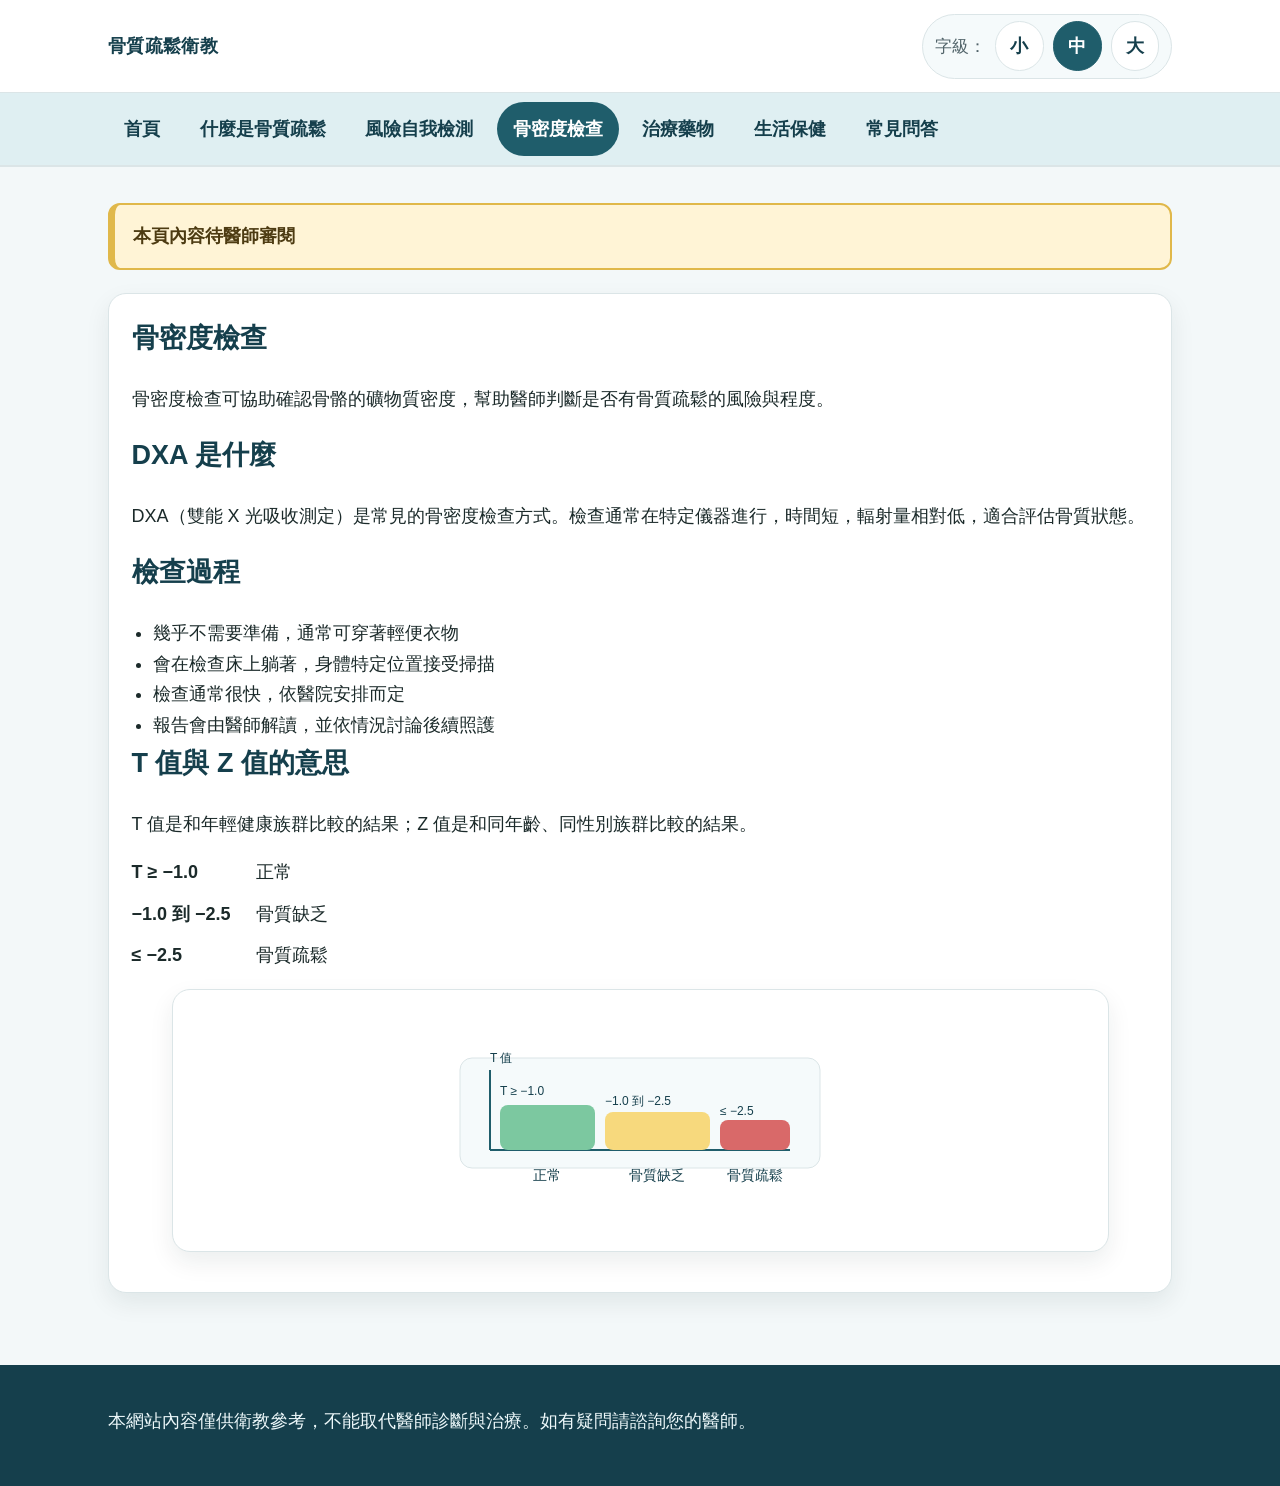
==== bmd.html @ 4af29daa "Finalize osteoporosis education static site and Pages workflow Co-authored-by: LiYuan1103 <208818848" ====
<!DOCTYPE html>
<html lang="zh-Hant-TW">
  <head>
    <meta charset="UTF-8" />
    <meta name="viewport" content="width=device-width, initial-scale=1.0" />
    <meta name="description" content="認識骨密度檢查、DXA 與 T 值、Z 值的意義。" />
    <title>骨密度檢查</title>
    <link rel="stylesheet" href="assets/css/style.css" />
  </head>
  <body>
    <header class="site-header">
      <div class="topbar">
        <a class="brand" href="index.html">骨質疏鬆衛教</a>
        <div class="toolbar" aria-label="字級調整">
          <span class="toolbar-label">字級：</span>
          <button type="button" class="size-button" data-size-button="small" aria-label="小字級" aria-pressed="false">小</button>
          <button type="button" class="size-button active" data-size-button="medium" aria-label="中字級" aria-pressed="true">中</button>
          <button type="button" class="size-button" data-size-button="large" aria-label="大字級" aria-pressed="false">大</button>
        </div>
      </div>
      <nav class="navbar" aria-label="主導覽">
        <div class="nav-inner">
          <a class="nav-link" href="index.html">首頁</a>
          <a class="nav-link" href="what-is.html">什麼是骨質疏鬆</a>
          <a class="nav-link" href="self-check.html">風險自我檢測</a>
          <a class="nav-link active" href="bmd.html">骨密度檢查</a>
          <a class="nav-link" href="treatment.html">治療藥物</a>
          <a class="nav-link" href="lifestyle.html">生活保健</a>
          <a class="nav-link" href="faq.html">常見問答</a>
        </div>
      </nav>
    </header>

    <main class="page-shell">
      <div class="review-pending">本頁內容待醫師審閱</div>

      <article class="content-card">
        <h1>骨密度檢查</h1>
        <p>骨密度檢查可協助確認骨骼的礦物質密度，幫助醫師判斷是否有骨質疏鬆的風險與程度。</p>

        <h2>DXA 是什麼</h2>
        <p>DXA（雙能 X 光吸收測定）是常見的骨密度檢查方式。檢查通常在特定儀器進行，時間短，輻射量相對低，適合評估骨質狀態。</p>

        <h2>檢查過程</h2>
        <ul>
          <li>幾乎不需要準備，通常可穿著輕便衣物</li>
          <li>會在檢查床上躺著，身體特定位置接受掃描</li>
          <li>檢查通常很快，依醫院安排而定</li>
          <li>報告會由醫師解讀，並依情況討論後續照護</li>
        </ul>

        <h2>T 值與 Z 值的意思</h2>
        <p>T 值是和年輕健康族群比較的結果；Z 值是和同年齡、同性別族群比較的結果。</p>

        <div class="range-list">
          <div class="range-row">
            <strong>T ≥ −1.0</strong>
            <span>正常</span>
          </div>
          <div class="range-row">
            <strong>−1.0 到 −2.5</strong>
            <span>骨質缺乏</span>
          </div>
          <div class="range-row">
            <strong>≤ −2.5</strong>
            <span>骨質疏鬆</span>
          </div>
        </div>

        <figure class="chart-card">
          <svg class="dxa-chart" viewBox="0 0 420 180" role="img" aria-label="骨密度分級示意圖：正常、骨質缺乏、骨質疏鬆">
            <title>骨密度分級示意圖</title>
            <rect x="30" y="28" width="360" height="110" fill="#f5fafb" stroke="#dbe5e7" rx="12"/>
            <line x1="60" y1="120" x2="360" y2="120" stroke="#1f5d6b" stroke-width="2"/>
            <line x1="60" y1="120" x2="60" y2="40" stroke="#1f5d6b" stroke-width="2"/>
            <rect x="70" y="75" width="95" height="45" fill="#7cc8a0" rx="8"/>
            <rect x="175" y="82" width="105" height="38" fill="#f7d97d" rx="8"/>
            <rect x="290" y="90" width="70" height="30" fill="#d96969" rx="8"/>
            <text x="117" y="150" text-anchor="middle" fill="#153f4c" font-size="14">正常</text>
            <text x="227" y="150" text-anchor="middle" fill="#153f4c" font-size="14">骨質缺乏</text>
            <text x="325" y="150" text-anchor="middle" fill="#153f4c" font-size="14">骨質疏鬆</text>
            <text x="60" y="32" fill="#153f4c" font-size="12">T 值</text>
            <text x="70" y="65" fill="#153f4c" font-size="12">T ≥ −1.0</text>
            <text x="175" y="75" fill="#153f4c" font-size="12">−1.0 到 −2.5</text>
            <text x="290" y="85" fill="#153f4c" font-size="12">≤ −2.5</text>
          </svg>
        </figure>
      </article>
    </main>

    <footer class="footer">
      <div class="footer-inner">
        <p>本網站內容僅供衛教參考，不能取代醫師診斷與治療。如有疑問請諮詢您的醫師。</p>
        <div class="print-url">https://LiYuan1103.github.io/osteoporosis-edu/</div>
      </div>
    </footer>

    <script src="assets/js/font-size.js"></script>
  </body>
</html>
---- assets/css/style.css ----
:root {
  --primary: #1f5d6b;
  --primary-dark: #153f4c;
  --primary-soft: #dfeff2;
  --accent: #0d7a75;
  --surface: #ffffff;
  --surface-alt: #f5fafb;
  --line: #dbe5e7;
  --text: #1b2a2a;
  --muted: #52646a;
  --warning-bg: #fff4d6;
  --warning-border: #e0b84a;
  --danger: #b93d3d;
  --danger-bg: #fde7e7;
  --success: #196a4d;
  --success-bg: #e7f6ee;
  --shadow: 0 10px 24px rgba(17, 35, 42, 0.08);
}

html {
  font-size: 18px;
  line-height: 1.7;
}

html[data-font-size="small"] {
  font-size: 17px;
}

html[data-font-size="large"] {
  font-size: 20px;
}

* {
  box-sizing: border-box;
}

body {
  margin: 0;
  font-family: "Segoe UI", "Microsoft JhengHei", "PingFang TC", Arial, sans-serif;
  font-size: 1rem;
  line-height: 1.7;
  color: var(--text);
  background: #f3f8f9;
  overflow-x: hidden;
}

a {
  color: var(--primary-dark);
  text-decoration: underline;
}

a:focus,
button:focus,
input:focus,
summary:focus {
  outline: 3px solid rgba(31, 93, 107, 0.35);
  outline-offset: 2px;
}

img,
svg {
  max-width: 100%;
  height: auto;
  display: block;
}

button,
input,
select,
textarea {
  font: inherit;
}

.skip-print {
  display: inline-block;
}

.site-header {
  background: var(--surface);
  border-bottom: 1px solid var(--line);
  position: sticky;
  top: 0;
  z-index: 10;
}

.topbar {
  max-width: 1100px;
  margin: 0 auto;
  padding: 0.75rem 1rem;
  display: flex;
  align-items: center;
  justify-content: space-between;
  gap: 1rem;
}

.brand {
  color: var(--primary-dark);
  text-decoration: none;
  font-weight: 700;
  letter-spacing: 0.02em;
}

.toolbar {
  display: inline-flex;
  align-items: center;
  gap: 0.5rem;
  padding: 0.35rem 0.65rem;
  background: var(--surface-alt);
  border: 1px solid var(--line);
  border-radius: 999px;
}

.toolbar-label {
  font-size: 0.95rem;
  color: var(--muted);
}

.size-button {
  min-width: 44px;
  min-height: 44px;
  border: 1px solid var(--line);
  background: var(--surface);
  border-radius: 999px;
  padding: 0.5rem 0.8rem;
  font-weight: 700;
  color: var(--primary-dark);
  cursor: pointer;
}

.size-button.active {
  background: var(--primary);
  border-color: var(--primary);
  color: #fff;
}

.navbar {
  background: var(--primary-soft);
  border-top: 1px solid var(--line);
  border-bottom: 1px solid var(--line);
}

.nav-inner {
  max-width: 1100px;
  margin: 0 auto;
  padding: 0.5rem 1rem;
  display: flex;
  flex-wrap: wrap;
  gap: 0.4rem;
}

.nav-link {
  min-width: 44px;
  min-height: 44px;
  display: inline-flex;
  align-items: center;
  justify-content: center;
  padding: 0.65rem 0.9rem;
  border-radius: 999px;
  color: var(--primary-dark);
  font-weight: 600;
  text-decoration: none;
}

.nav-link:hover,
.nav-link:focus-visible,
.nav-link.active {
  background: var(--primary);
  color: #fff;
}

.page-shell {
  max-width: 1100px;
  margin: 0 auto;
  padding: 1rem 1rem 2rem;
}

.content-card,
.hero,
.info-card,
.risk-box,
.callout,
.faq-item,
.checklist,
.chart-card {
  background: var(--surface);
  border: 1px solid var(--line);
  border-radius: 18px;
  box-shadow: var(--shadow);
}

main {
  display: block;
}

.review-pending {
  margin: 1rem 0 1.25rem;
  padding: 0.9rem 1rem;
  background: var(--warning-bg);
  border: 2px solid var(--warning-border);
  border-left-width: 7px;
  border-radius: 12px;
  color: #4d3b12;
  font-weight: 700;
}

.hero {
  padding: 1.5rem;
  background: linear-gradient(180deg, #f3fbfd 0%, #ffffff 100%);
}

.hero h1,
.hero h2,
.content-card h1,
.content-card h2,
.content-card h3,
.info-card h3 {
  margin-top: 0;
  color: var(--primary-dark);
}

.hero p,
.content-card p,
.content-card li,
.info-card li,
.callout p,
.checklist label,
.faq-item summary {
  color: var(--text);
}

.button-row,
.action-row {
  display: flex;
  flex-wrap: wrap;
  gap: 0.75rem;
  margin-top: 1rem;
}

.button,
.primary-button,
.secondary-button {
  min-width: 44px;
  min-height: 44px;
  display: inline-flex;
  align-items: center;
  justify-content: center;
  padding: 0.8rem 1.2rem;
  border-radius: 12px;
  text-decoration: none;
  font-weight: 700;
  border: 1px solid transparent;
  cursor: pointer;
}

.primary-button,
.button.primary {
  background: var(--primary);
  color: #fff;
}

.secondary-button,
.button.secondary {
  background: var(--surface-alt);
  border-color: var(--line);
  color: var(--primary-dark);
}

.grid {
  display: grid;
  grid-template-columns: repeat(2, minmax(0, 1fr));
  gap: 1rem;
  margin-top: 1.5rem;
}

.content-card,
.info-card,
.callout,
.chart-card {
  padding: 1.25rem;
}

.info-card ul,
.content-card ul,
.content-card ol {
  margin: 0.5rem 0 0; 
  padding-left: 1.2rem;
}

.info-card h3,
.content-card h3 {
  font-size: 1.3rem;
}

.highlight {
  background: var(--primary-soft);
  border-left: 5px solid var(--primary);
  border-radius: 12px;
  padding: 1rem;
  margin: 1.25rem 0;
}

.risk-box {
  padding: 1.25rem;
  margin-top: 1.25rem;
  border-radius: 18px;
}

.risk-box .risk-value {
  font-size: clamp(2.2rem, 6vw, 4rem);
  font-weight: 800;
  margin: 0.4rem 0;
  line-height: 1.1;
}

.risk-pill {
  display: inline-block;
  padding: 0.45rem 0.8rem;
  border-radius: 999px;
  font-weight: 700;
}

.risk-low {
  background: var(--success-bg);
  color: var(--success);
}

.risk-medium {
  background: var(--warning-bg);
  color: #7a4b00;
}

.risk-high {
  background: var(--danger-bg);
  color: var(--danger);
}

.form-grid {
  display: grid;
  grid-template-columns: repeat(2, minmax(0, 1fr));
  gap: 1rem;
  margin-top: 1rem;
}

.field {
  display: flex;
  flex-direction: column;
  gap: 0.4rem;
}

.field label {
  font-weight: 700;
  color: var(--primary-dark);
}

.field input {
  min-height: 48px;
  border: 1px solid var(--line);
  border-radius: 12px;
  padding: 0.75rem 0.9rem;
  font-size: 1rem;
  background: #fff;
}

.inline-note {
  margin-top: 1rem;
  font-size: 0.95rem;
  color: var(--muted);
}

.checklist {
  padding: 1rem 1rem 0.25rem;
}

.checklist label {
  display: flex;
  align-items: flex-start;
  gap: 0.7rem;
  padding: 0.7rem 0.5rem;
  border-radius: 10px;
}

.checklist label:hover {
  background: var(--surface-alt);
}

.checklist input[type="checkbox"] {
  width: 1.2rem;
  height: 1.2rem;
  margin-top: 0.2rem;
  accent-color: var(--primary);
}

.faq-list {
  display: grid;
  gap: 0.9rem;
  margin-top: 1rem;
}

.faq-item {
  overflow: hidden;
}

.faq-item summary {
  list-style: none;
  cursor: pointer;
  padding: 1rem 1rem 0.9rem;
  font-weight: 700;
}

.faq-item summary::-webkit-details-marker {
  display: none;
}

.faq-item p,
.faq-item ul {
  padding: 0 1rem 1rem;
  margin: 0;
}

.dxa-chart {
  width: 100%;
  max-width: 420px;
  margin: 1rem auto;
}

.range-list {
  display: grid;
  gap: 0.6rem;
  margin-top: 1rem;
}

.range-row {
  display: grid;
  grid-template-columns: 110px 1fr;
  gap: 0.8rem;
  align-items: center;
}

.range-bar {
  height: 12px;
  border-radius: 999px;
  background: linear-gradient(90deg, #67b88a 0%, #f7d97d 50%, #d96969 100%);
}

.footer {
  background: var(--primary-dark);
  color: #eef6f8;
  margin-top: 2rem;
}

.footer-inner {
  max-width: 1100px;
  margin: 0 auto;
  padding: 1.25rem 1rem 1.75rem;
}

.footer p,
.footer a {
  color: #edf8fa;
}

.print-url {
  display: none;
}

@media (max-width: 767px) {
  .topbar {
    flex-direction: column;
    align-items: flex-start;
  }

  .toolbar {
    width: 100%;
    justify-content: space-between;
  }

  .nav-inner {
    gap: 0.3rem;
  }

  .nav-link {
    flex: 1 1 calc(50% - 0.3rem);
    min-height: 48px;
  }

  .grid,
  .form-grid {
    grid-template-columns: 1fr;
  }

  .range-row {
    grid-template-columns: 1fr;
  }
}

@media print {
  body {
    background: #fff;
    color: #000;
    font-size: 12pt;
  }

  .site-header,
  .nav-link,
  .toolbar,
  .button,
  .primary-button,
  .secondary-button,
  .skip-print {
    display: none !important;
  }

  .page-shell {
    max-width: 100%;
    padding: 0;
  }

  .content-card,
  .hero,
  .info-card,
  .risk-box,
  .callout,
  .faq-item,
  .checklist,
  .chart-card {
    box-shadow: none;
    border: 1px solid #b7c4c8;
  }

  .footer {
    background: #fff;
    color: #000;
    border-top: 1px solid #b7c4c8;
  }

  .footer p,
  .footer a {
    color: #000;
  }

  .print-url {
    display: block;
    margin-top: 0.75rem;
    font-size: 10pt;
  }

  a {
    color: #000;
    text-decoration: none;
  }
}
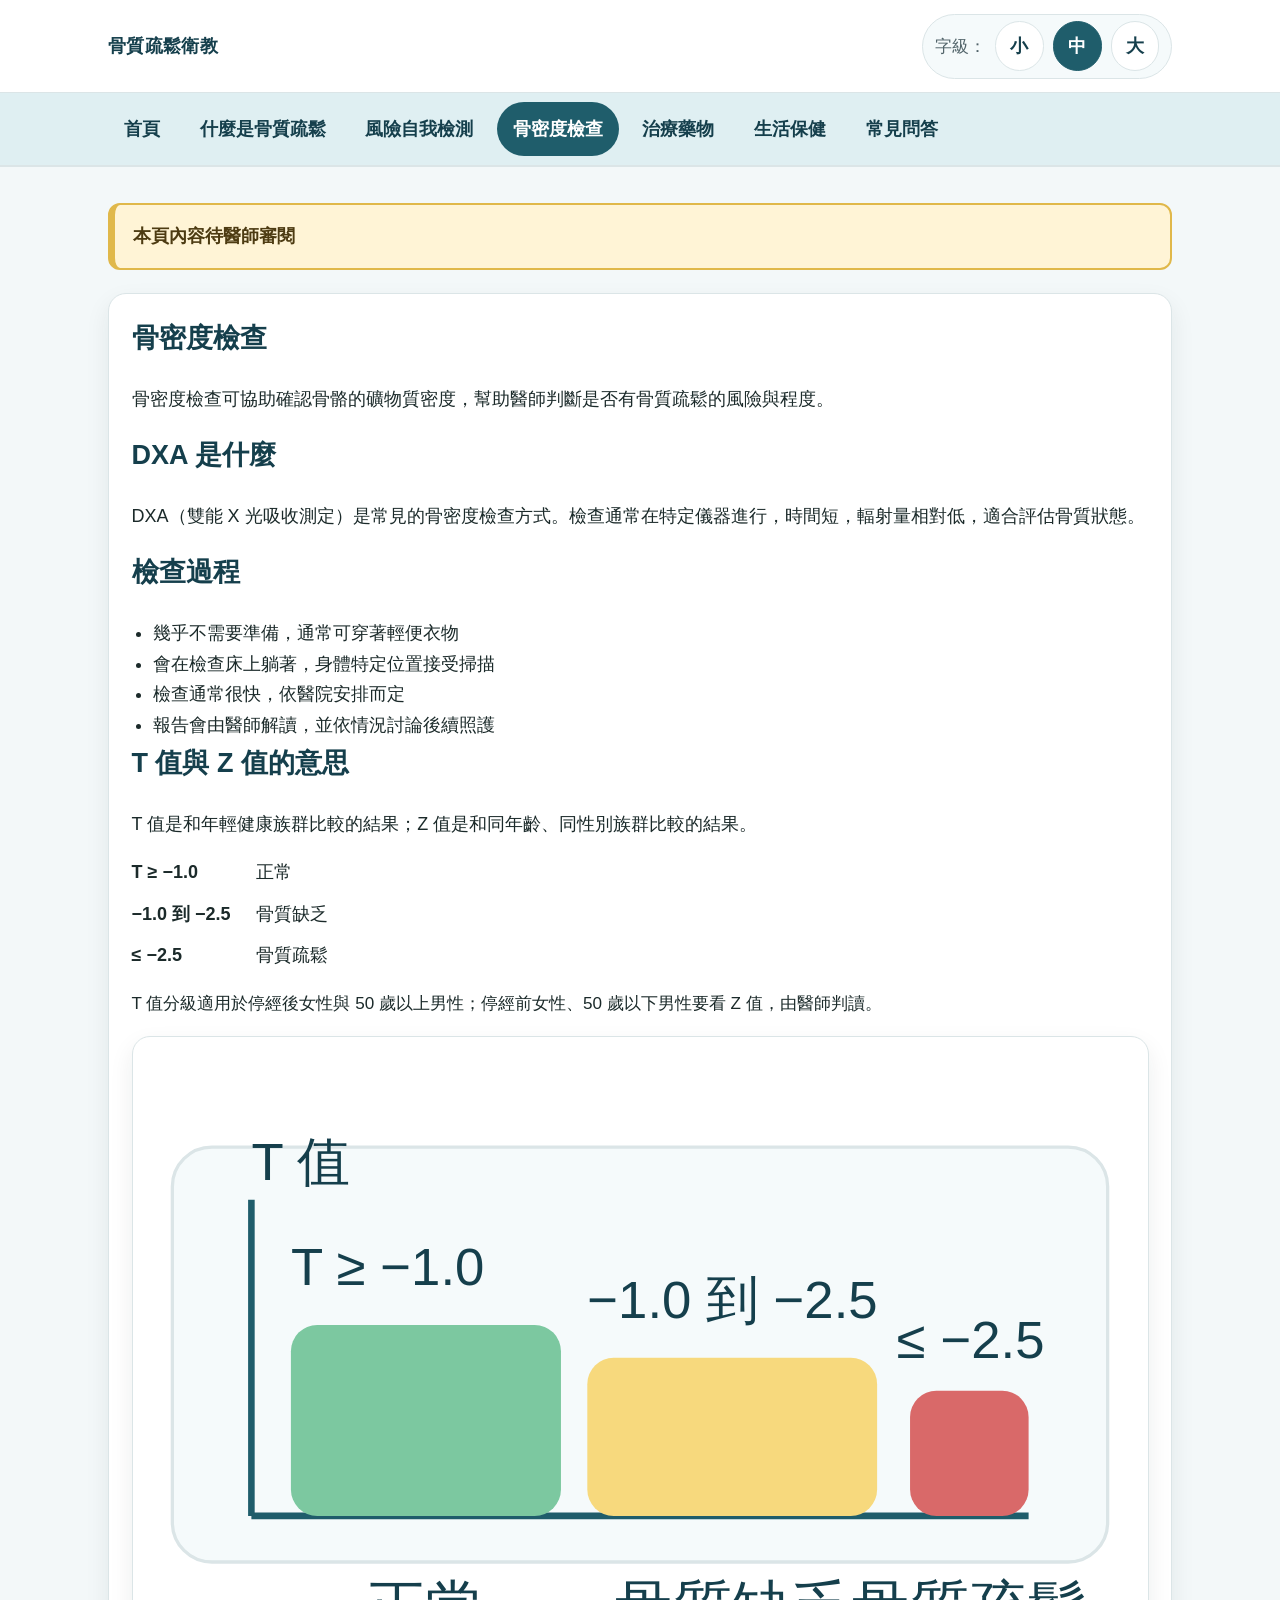
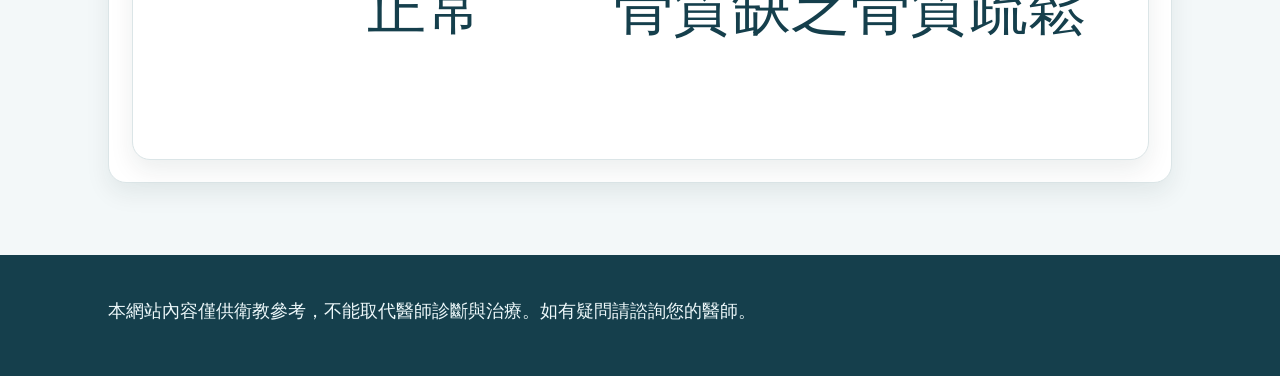
==== commit 7ea1d251: "Address PR content and layout feedback Co-authored-by: LiYuan1103 <208818848+LiYuan1103@users.norepl" ====
--- a/bmd.html
+++ b/bmd.html
@@ -66,23 +66,24 @@
             <span>骨質疏鬆</span>
           </div>
         </div>
+        <p class="inline-note">T 值分級適用於停經後女性與 50 歲以上男性；停經前女性、50 歲以下男性要看 Z 值，由醫師判讀。</p>
 
         <figure class="chart-card">
-          <svg class="dxa-chart" viewBox="0 0 420 180" role="img" aria-label="骨密度分級示意圖：正常、骨質缺乏、骨質疏鬆">
+          <svg class="dxa-chart" viewBox="0 0 300 200" role="img" aria-label="骨密度分級示意圖：正常、骨質缺乏、骨質疏鬆">
             <title>骨密度分級示意圖</title>
-            <rect x="30" y="28" width="360" height="110" fill="#f5fafb" stroke="#dbe5e7" rx="12"/>
-            <line x1="60" y1="120" x2="360" y2="120" stroke="#1f5d6b" stroke-width="2"/>
-            <line x1="60" y1="120" x2="60" y2="40" stroke="#1f5d6b" stroke-width="2"/>
-            <rect x="70" y="75" width="95" height="45" fill="#7cc8a0" rx="8"/>
-            <rect x="175" y="82" width="105" height="38" fill="#f7d97d" rx="8"/>
-            <rect x="290" y="90" width="70" height="30" fill="#d96969" rx="8"/>
-            <text x="117" y="150" text-anchor="middle" fill="#153f4c" font-size="14">正常</text>
-            <text x="227" y="150" text-anchor="middle" fill="#153f4c" font-size="14">骨質缺乏</text>
-            <text x="325" y="150" text-anchor="middle" fill="#153f4c" font-size="14">骨質疏鬆</text>
-            <text x="60" y="32" fill="#153f4c" font-size="12">T 值</text>
-            <text x="70" y="65" fill="#153f4c" font-size="12">T ≥ −1.0</text>
-            <text x="175" y="75" fill="#153f4c" font-size="12">−1.0 到 −2.5</text>
-            <text x="290" y="85" fill="#153f4c" font-size="12">≤ −2.5</text>
+            <rect x="8" y="24" width="284" height="126" fill="#f5fafb" stroke="#dbe5e7" rx="12"/>
+            <line x1="32" y1="136" x2="268" y2="136" stroke="#1f5d6b" stroke-width="2"/>
+            <line x1="32" y1="136" x2="32" y2="40" stroke="#1f5d6b" stroke-width="2"/>
+            <rect x="44" y="78" width="82" height="58" fill="#7cc8a0" rx="8"/>
+            <rect x="134" y="88" width="88" height="48" fill="#f7d97d" rx="8"/>
+            <rect x="232" y="98" width="36" height="38" fill="#d96969" rx="8"/>
+            <text x="85" y="170" text-anchor="middle" fill="#153f4c" font-size="18">正常</text>
+            <text x="178" y="170" text-anchor="middle" fill="#153f4c" font-size="18">骨質缺乏</text>
+            <text x="250" y="170" text-anchor="middle" fill="#153f4c" font-size="18">骨質疏鬆</text>
+            <text x="32" y="34" fill="#153f4c" font-size="16">T 值</text>
+            <text x="44" y="66" fill="#153f4c" font-size="16">T ≥ −1.0</text>
+            <text x="134" y="76" fill="#153f4c" font-size="16">−1.0 到 −2.5</text>
+            <text x="228" y="88" fill="#153f4c" font-size="16">≤ −2.5</text>
           </svg>
         </figure>
       </article>
--- a/assets/css/style.css
+++ b/assets/css/style.css
@@ -279,6 +279,11 @@
   padding: 1.25rem;
 }
 
+.chart-card {
+  margin: 1rem 0 0;
+  padding: 0.75rem;
+}
+
 .info-card ul,
 .content-card ul,
 .content-card ol {
@@ -322,6 +327,11 @@
 .risk-low {
   background: var(--success-bg);
   color: var(--success);
+}
+
+.risk-neutral {
+  background: #edf2f4;
+  color: var(--muted);
 }
 
 .risk-medium {
@@ -419,8 +429,8 @@
 
 .dxa-chart {
   width: 100%;
-  max-width: 420px;
-  margin: 1rem auto;
+  max-width: none;
+  margin: 1rem 0;
 }
 
 .range-list {
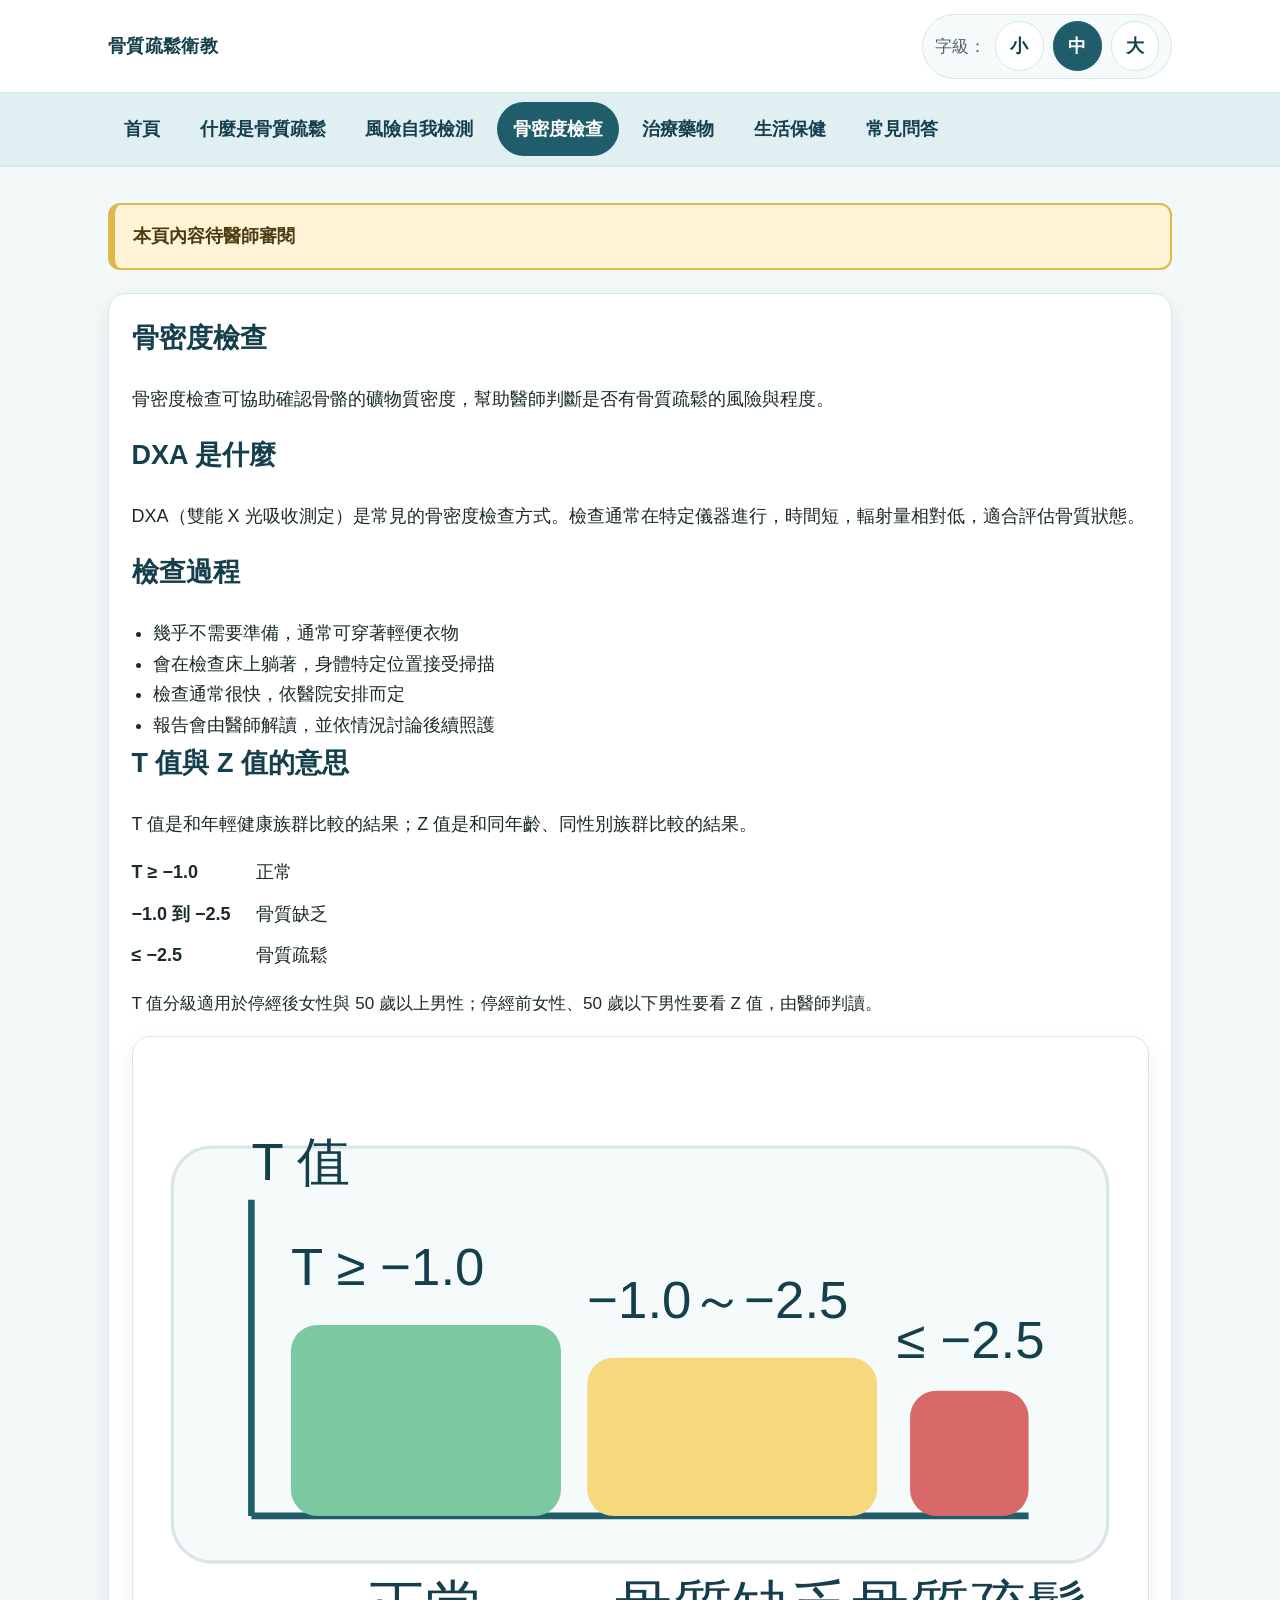
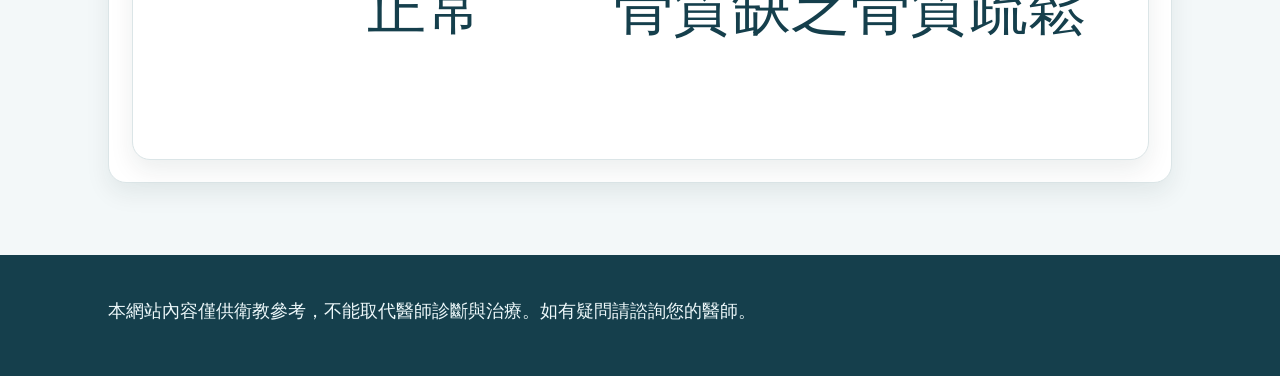
==== commit 6372ff68: "Tighten BMD chart label spacing Co-authored-by: LiYuan1103 <208818848+LiYuan1103@users.noreply.githu" ====
--- a/bmd.html
+++ b/bmd.html
@@ -82,7 +82,7 @@
             <text x="250" y="170" text-anchor="middle" fill="#153f4c" font-size="18">骨質疏鬆</text>
             <text x="32" y="34" fill="#153f4c" font-size="16">T 值</text>
             <text x="44" y="66" fill="#153f4c" font-size="16">T ≥ −1.0</text>
-            <text x="134" y="76" fill="#153f4c" font-size="16">−1.0 到 −2.5</text>
+            <text x="134" y="76" fill="#153f4c" font-size="16">−1.0～−2.5</text>
             <text x="228" y="88" fill="#153f4c" font-size="16">≤ −2.5</text>
           </svg>
         </figure>
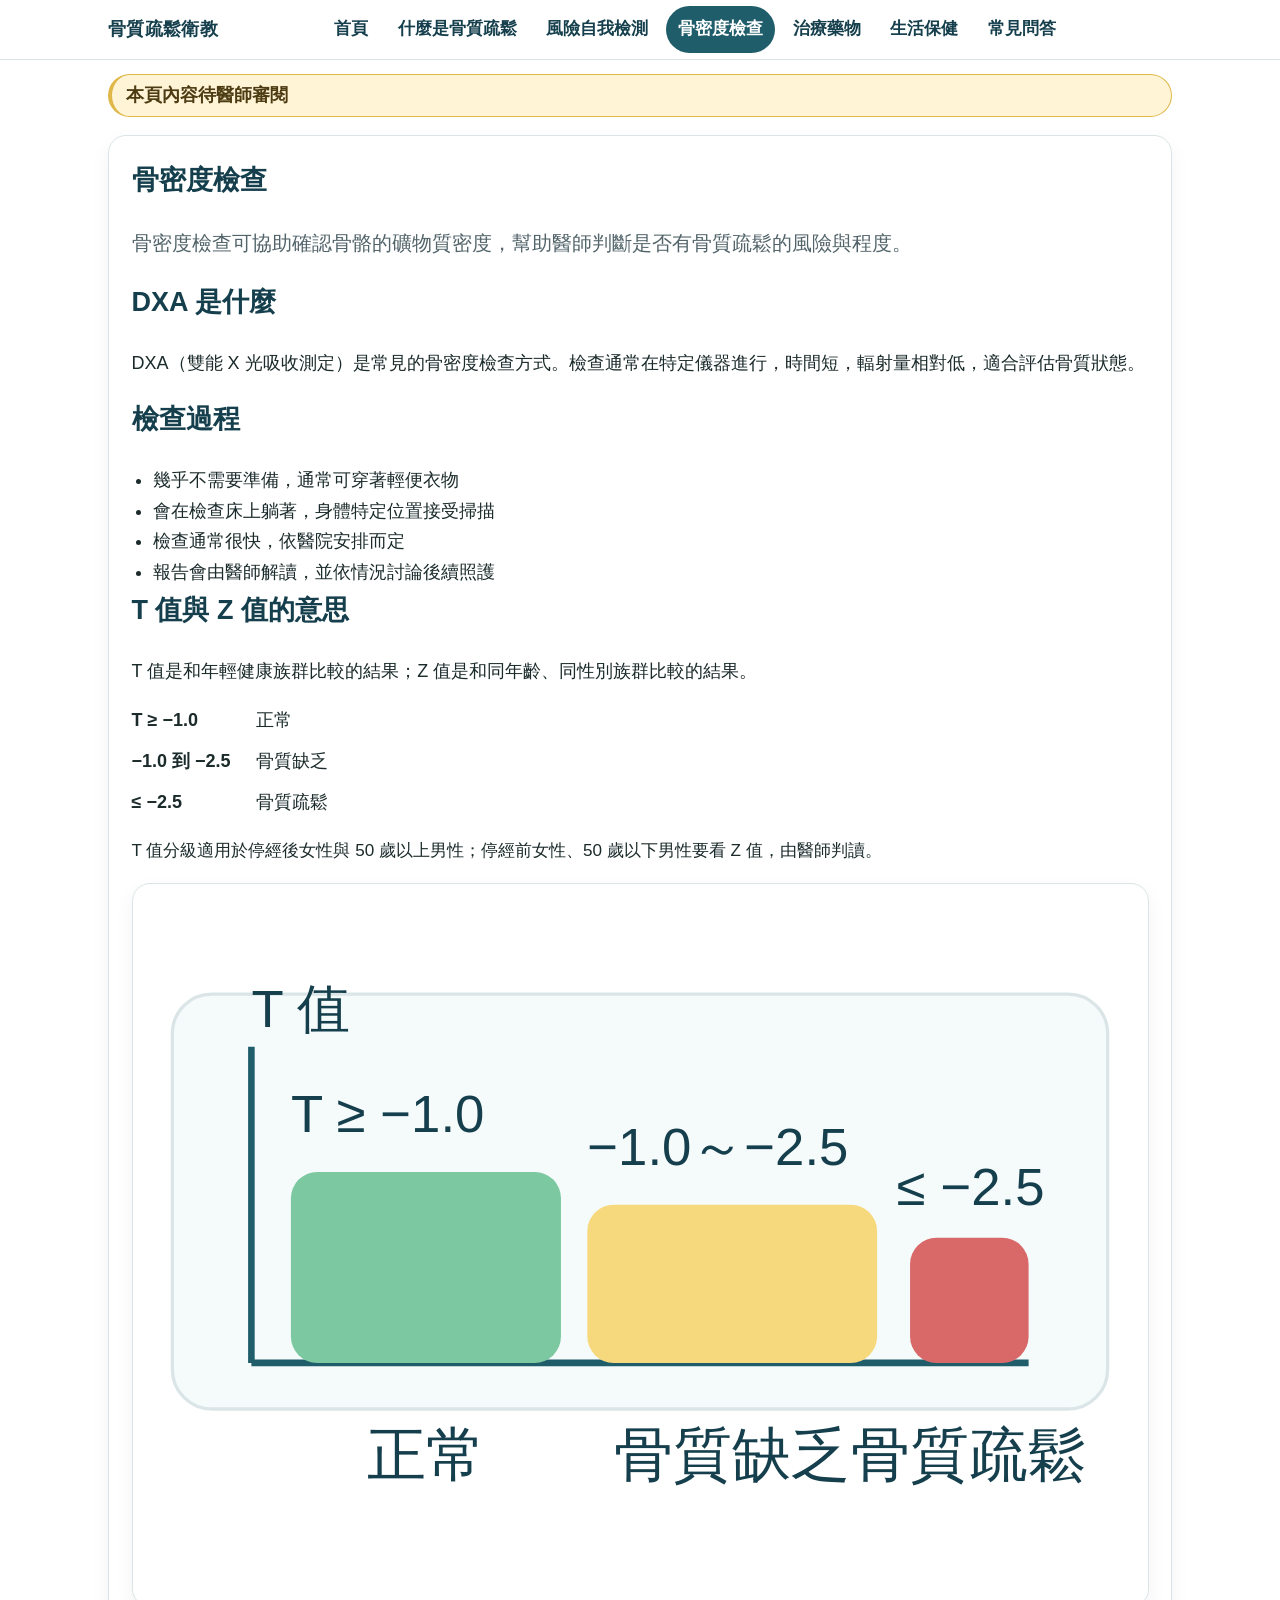
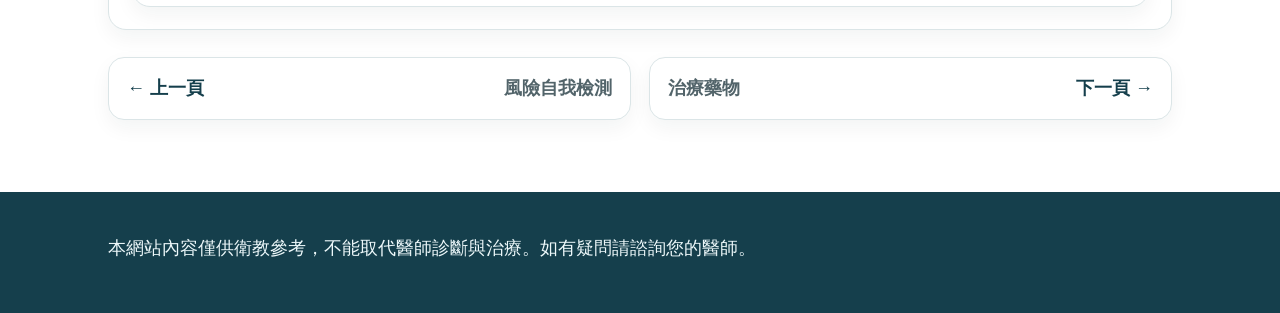
==== commit 2d361af0: "feat: streamline navigation for mobile and desktop Co-authored-by: LiYuan1103 <208818848+LiYuan1103@" ====
--- a/bmd.html
+++ b/bmd.html
@@ -11,24 +11,42 @@
     <header class="site-header">
       <div class="topbar">
         <a class="brand" href="index.html">骨質疏鬆衛教</a>
-        <div class="toolbar" aria-label="字級調整">
-          <span class="toolbar-label">字級：</span>
-          <button type="button" class="size-button" data-size-button="small" aria-label="小字級" aria-pressed="false">小</button>
-          <button type="button" class="size-button active" data-size-button="medium" aria-label="中字級" aria-pressed="true">中</button>
-          <button type="button" class="size-button" data-size-button="large" aria-label="大字級" aria-pressed="false">大</button>
-        </div>
-      </div>
-      <nav class="navbar" aria-label="主導覽">
-        <div class="nav-inner">
+        <nav class="navbar desktop-navbar" aria-label="主導覽">
+          <div class="nav-inner nav-inline">
           <a class="nav-link" href="index.html">首頁</a>
           <a class="nav-link" href="what-is.html">什麼是骨質疏鬆</a>
           <a class="nav-link" href="self-check.html">風險自我檢測</a>
-          <a class="nav-link active" href="bmd.html">骨密度檢查</a>
+          <a class="nav-link active" href="bmd.html" aria-current="page">骨密度檢查</a>
           <a class="nav-link" href="treatment.html">治療藥物</a>
           <a class="nav-link" href="lifestyle.html">生活保健</a>
           <a class="nav-link" href="faq.html">常見問答</a>
+          </div>
+        </nav>
+        <div class="header-actions">
+          <details class="header-disclosure font-disclosure" data-disclosure>
+            <summary class="header-action-button" aria-haspopup="true" aria-expanded="false">字級</summary>
+            <div class="disclosure-panel toolbar" aria-label="字級調整">
+              <button type="button" class="size-button" data-size-button="small" aria-label="小字級" aria-pressed="false">小</button>
+              <button type="button" class="size-button active" data-size-button="medium" aria-label="中字級" aria-pressed="true">中</button>
+              <button type="button" class="size-button" data-size-button="large" aria-label="大字級" aria-pressed="false">大</button>
+            </div>
+          </details>
+          <details class="header-disclosure menu-disclosure" data-disclosure>
+            <summary class="header-action-button" aria-haspopup="true" aria-expanded="false">選單 <span aria-hidden="true">☰</span></summary>
+            <nav class="disclosure-panel mobile-nav" aria-label="主導覽">
+              <div class="nav-list">
+          <a class="nav-link" href="index.html" data-nav-link>首頁</a>
+          <a class="nav-link" href="what-is.html" data-nav-link>什麼是骨質疏鬆</a>
+          <a class="nav-link" href="self-check.html" data-nav-link>風險自我檢測</a>
+          <a class="nav-link active" href="bmd.html" aria-current="page" data-nav-link>骨密度檢查</a>
+          <a class="nav-link" href="treatment.html" data-nav-link>治療藥物</a>
+          <a class="nav-link" href="lifestyle.html" data-nav-link>生活保健</a>
+          <a class="nav-link" href="faq.html" data-nav-link>常見問答</a>
+              </div>
+            </nav>
+          </details>
         </div>
-      </nav>
+      </div>
     </header>
 
     <main class="page-shell">
@@ -36,7 +54,7 @@
 
       <article class="content-card">
         <h1>骨密度檢查</h1>
-        <p>骨密度檢查可協助確認骨骼的礦物質密度，幫助醫師判斷是否有骨質疏鬆的風險與程度。</p>
+        <p class="page-intro">骨密度檢查可協助確認骨骼的礦物質密度，幫助醫師判斷是否有骨質疏鬆的風險與程度。</p>
 
         <h2>DXA 是什麼</h2>
         <p>DXA（雙能 X 光吸收測定）是常見的骨密度檢查方式。檢查通常在特定儀器進行，時間短，輻射量相對低，適合評估骨質狀態。</p>
@@ -87,6 +105,11 @@
           </svg>
         </figure>
       </article>
+
+      <nav class="page-pagination skip-print" aria-label="上下頁導覽">
+        <a class="page-nav-button prev" href="self-check.html">← 上一頁<span>風險自我檢測</span></a>
+        <a class="page-nav-button next" href="treatment.html"><span>治療藥物</span>下一頁 →</a>
+      </nav>
     </main>
 
     <footer class="footer">
--- a/assets/css/style.css
+++ b/assets/css/style.css
@@ -14,7 +14,7 @@
   --danger-bg: #fde7e7;
   --success: #196a4d;
   --success-bg: #e7f6ee;
-  --shadow: 0 10px 24px rgba(17, 35, 42, 0.08);
+  --shadow: 0 8px 20px rgba(17, 35, 42, 0.05);
 }
 
 html {
@@ -40,7 +40,7 @@
   font-size: 1rem;
   line-height: 1.7;
   color: var(--text);
-  background: #f3f8f9;
+  background: #fff;
   overflow-x: hidden;
 }
 
@@ -85,12 +85,13 @@
 
 .topbar {
   max-width: 1100px;
+  height: 59px;
   margin: 0 auto;
-  padding: 0.75rem 1rem;
+  padding: 0 1rem;
   display: flex;
   align-items: center;
   justify-content: space-between;
-  gap: 1rem;
+  gap: 0.75rem;
 }
 
 .brand {
@@ -98,21 +99,89 @@
   text-decoration: none;
   font-weight: 700;
   letter-spacing: 0.02em;
-}
-
-.toolbar {
+  font-size: 1rem;
+  white-space: nowrap;
+  flex-shrink: 0;
+}
+
+.desktop-navbar {
+  flex: 1 1 auto;
+  min-width: 0;
+}
+
+.nav-inner {
+  display: flex;
+  gap: 0.35rem;
+}
+
+.nav-inline {
+  justify-content: center;
+  flex-wrap: nowrap;
+}
+
+.nav-inline .nav-link {
+  padding: 0.55rem 0.65rem;
+  font-size: 0.92rem;
+}
+
+.header-actions {
+  display: flex;
+  align-items: center;
+  justify-content: flex-end;
+  gap: 0.35rem;
+  flex-shrink: 0;
+}
+
+.header-disclosure {
+  position: relative;
+}
+
+.header-disclosure[open] {
+  z-index: 2;
+}
+
+.header-action-button {
+  min-width: 44px;
+  min-height: 44px;
   display: inline-flex;
   align-items: center;
-  gap: 0.5rem;
-  padding: 0.35rem 0.65rem;
-  background: var(--surface-alt);
+  justify-content: center;
+  gap: 0.25rem;
+  padding: 0.4rem 0.7rem;
   border: 1px solid var(--line);
   border-radius: 999px;
-}
-
-.toolbar-label {
-  font-size: 0.95rem;
-  color: var(--muted);
+  background: var(--surface-alt);
+  color: var(--primary-dark);
+  font-weight: 700;
+  cursor: pointer;
+  list-style: none;
+  user-select: none;
+  white-space: nowrap;
+}
+
+.header-action-button::-webkit-details-marker {
+  display: none;
+}
+
+.header-action-button:hover,
+.header-action-button:focus-visible,
+.header-disclosure[open] > .header-action-button {
+  border-color: var(--primary);
+  background: var(--primary-soft);
+}
+
+.disclosure-panel {
+  background: var(--surface);
+  border: 1px solid var(--line);
+  border-radius: 18px;
+  box-shadow: var(--shadow);
+}
+
+.toolbar {
+  display: flex;
+  align-items: center;
+  gap: 0.5rem;
+  padding: 0.45rem;
 }
 
 .size-button {
@@ -121,7 +190,7 @@
   border: 1px solid var(--line);
   background: var(--surface);
   border-radius: 999px;
-  padding: 0.5rem 0.8rem;
+  padding: 0.45rem 0.8rem;
   font-weight: 700;
   color: var(--primary-dark);
   cursor: pointer;
@@ -133,19 +202,39 @@
   color: #fff;
 }
 
-.navbar {
-  background: var(--primary-soft);
-  border-top: 1px solid var(--line);
-  border-bottom: 1px solid var(--line);
-}
-
-.nav-inner {
-  max-width: 1100px;
-  margin: 0 auto;
-  padding: 0.5rem 1rem;
-  display: flex;
-  flex-wrap: wrap;
-  gap: 0.4rem;
+.font-disclosure .toolbar {
+  position: absolute;
+  top: calc(100% + 0.4rem);
+  right: 0;
+  display: none;
+  white-space: nowrap;
+}
+
+.font-disclosure[open] .toolbar {
+  display: flex;
+}
+
+.menu-disclosure {
+  display: none;
+}
+
+.menu-disclosure .mobile-nav {
+  position: absolute;
+  top: calc(100% + 0.5rem);
+  left: auto;
+  right: 0;
+  display: none;
+  width: min(22rem, calc(100vw - 2rem));
+  padding: 0.5rem;
+}
+
+.menu-disclosure[open] .mobile-nav {
+  display: block;
+}
+
+.nav-list {
+  display: grid;
+  gap: 0.3rem;
 }
 
 .nav-link {
@@ -159,6 +248,7 @@
   color: var(--primary-dark);
   font-weight: 600;
   text-decoration: none;
+  white-space: nowrap;
 }
 
 .nav-link:hover,
@@ -171,7 +261,7 @@
 .page-shell {
   max-width: 1100px;
   margin: 0 auto;
-  padding: 1rem 1rem 2rem;
+  padding: 0.75rem 1rem 2rem;
 }
 
 .content-card,
@@ -193,14 +283,15 @@
 }
 
 .review-pending {
-  margin: 1rem 0 1.25rem;
-  padding: 0.9rem 1rem;
+  margin: 0 0 1rem;
+  padding: 0.45rem 0.8rem;
   background: var(--warning-bg);
-  border: 2px solid var(--warning-border);
-  border-left-width: 7px;
-  border-radius: 12px;
+  border: 1px solid var(--warning-border);
+  border-left-width: 4px;
+  border-radius: 999px;
   color: #4d3b12;
-  font-weight: 700;
+  font-weight: 600;
+  line-height: 1.4;
 }
 
 .hero {
@@ -228,6 +319,12 @@
   color: var(--text);
 }
 
+.page-intro {
+  margin-top: 0.35rem;
+  font-size: 1.1rem;
+  color: var(--muted) !important;
+}
+
 .button-row,
 .action-row {
   display: flex;
@@ -296,6 +393,57 @@
   font-size: 1.3rem;
 }
 
+.quick-links-grid {
+  display: grid;
+  grid-template-columns: repeat(2, minmax(0, 1fr));
+  gap: 0.9rem;
+}
+
+.quick-link-card {
+  display: flex;
+  align-items: flex-start;
+  gap: 0.9rem;
+  padding: 1rem;
+  border: 1px solid var(--line);
+  border-radius: 16px;
+  background: #fff;
+  text-decoration: none;
+  box-shadow: 0 4px 12px rgba(17, 35, 42, 0.04);
+}
+
+.quick-link-card:hover,
+.quick-link-card:focus-visible {
+  border-color: var(--primary);
+  transform: translateY(-1px);
+}
+
+.quick-link-icon {
+  width: 3rem;
+  height: 3rem;
+  flex: 0 0 3rem;
+  display: inline-flex;
+  align-items: center;
+  justify-content: center;
+  padding: 0.55rem;
+  border-radius: 14px;
+  background: var(--primary-soft);
+  color: var(--primary);
+}
+
+.quick-link-text {
+  display: grid;
+  gap: 0.25rem;
+  min-width: 0;
+}
+
+.quick-link-text strong {
+  color: var(--primary-dark);
+}
+
+.quick-link-text span {
+  color: var(--muted);
+}
+
 .highlight {
   background: var(--primary-soft);
   border-left: 5px solid var(--primary);
@@ -452,6 +600,44 @@
   background: linear-gradient(90deg, #67b88a 0%, #f7d97d 50%, #d96969 100%);
 }
 
+.page-pagination {
+  display: flex;
+  justify-content: space-between;
+  gap: 1rem;
+  margin-top: 1.5rem;
+}
+
+.page-nav-button {
+  flex: 1 1 0;
+  min-height: 52px;
+  display: inline-flex;
+  align-items: center;
+  justify-content: space-between;
+  gap: 0.75rem;
+  padding: 0.85rem 1rem;
+  border: 1px solid var(--line);
+  border-radius: 16px;
+  background: var(--surface);
+  color: var(--primary-dark);
+  text-decoration: none;
+  font-weight: 700;
+  box-shadow: var(--shadow);
+}
+
+.page-nav-button span {
+  color: var(--muted);
+  font-weight: 600;
+}
+
+.page-nav-button.next {
+  text-align: right;
+}
+
+.page-nav-button.placeholder {
+  visibility: hidden;
+  pointer-events: none;
+}
+
 .footer {
   background: var(--primary-dark);
   color: #eef6f8;
@@ -474,32 +660,70 @@
 }
 
 @media (max-width: 767px) {
+  .desktop-navbar {
+    display: none;
+  }
+
+  .menu-disclosure {
+    display: block;
+  }
+
   .topbar {
-    flex-direction: column;
-    align-items: flex-start;
-  }
-
-  .toolbar {
-    width: 100%;
-    justify-content: space-between;
-  }
-
-  .nav-inner {
-    gap: 0.3rem;
-  }
-
-  .nav-link {
-    flex: 1 1 calc(50% - 0.3rem);
-    min-height: 48px;
+    gap: 0.5rem;
+  }
+
+  .brand {
+    min-width: 0;
+    overflow: hidden;
+    text-overflow: ellipsis;
   }
 
   .grid,
+  .quick-links-grid,
   .form-grid {
     grid-template-columns: 1fr;
   }
 
+  .nav-list .nav-link {
+    width: 100%;
+    justify-content: flex-start;
+    border-radius: 14px;
+    font-size: 1.05rem;
+  }
+
+  .page-pagination {
+    flex-direction: column;
+  }
+
+  .page-nav-button.placeholder {
+    display: none;
+  }
+
   .range-row {
     grid-template-columns: 1fr;
+  }
+}
+
+@media (min-width: 768px) and (max-width: 899px) {
+  .desktop-navbar {
+    display: none;
+  }
+
+  .menu-disclosure {
+    display: block;
+  }
+}
+
+@media (min-width: 900px) {
+  .font-disclosure .header-action-button {
+    display: none;
+  }
+
+  .font-disclosure .toolbar {
+    position: static;
+    display: flex;
+    box-shadow: none;
+    border-radius: 999px;
   }
 }
 
@@ -511,11 +735,10 @@
   }
 
   .site-header,
-  .nav-link,
-  .toolbar,
   .button,
   .primary-button,
   .secondary-button,
+  .page-pagination,
   .skip-print {
     display: none !important;
   }
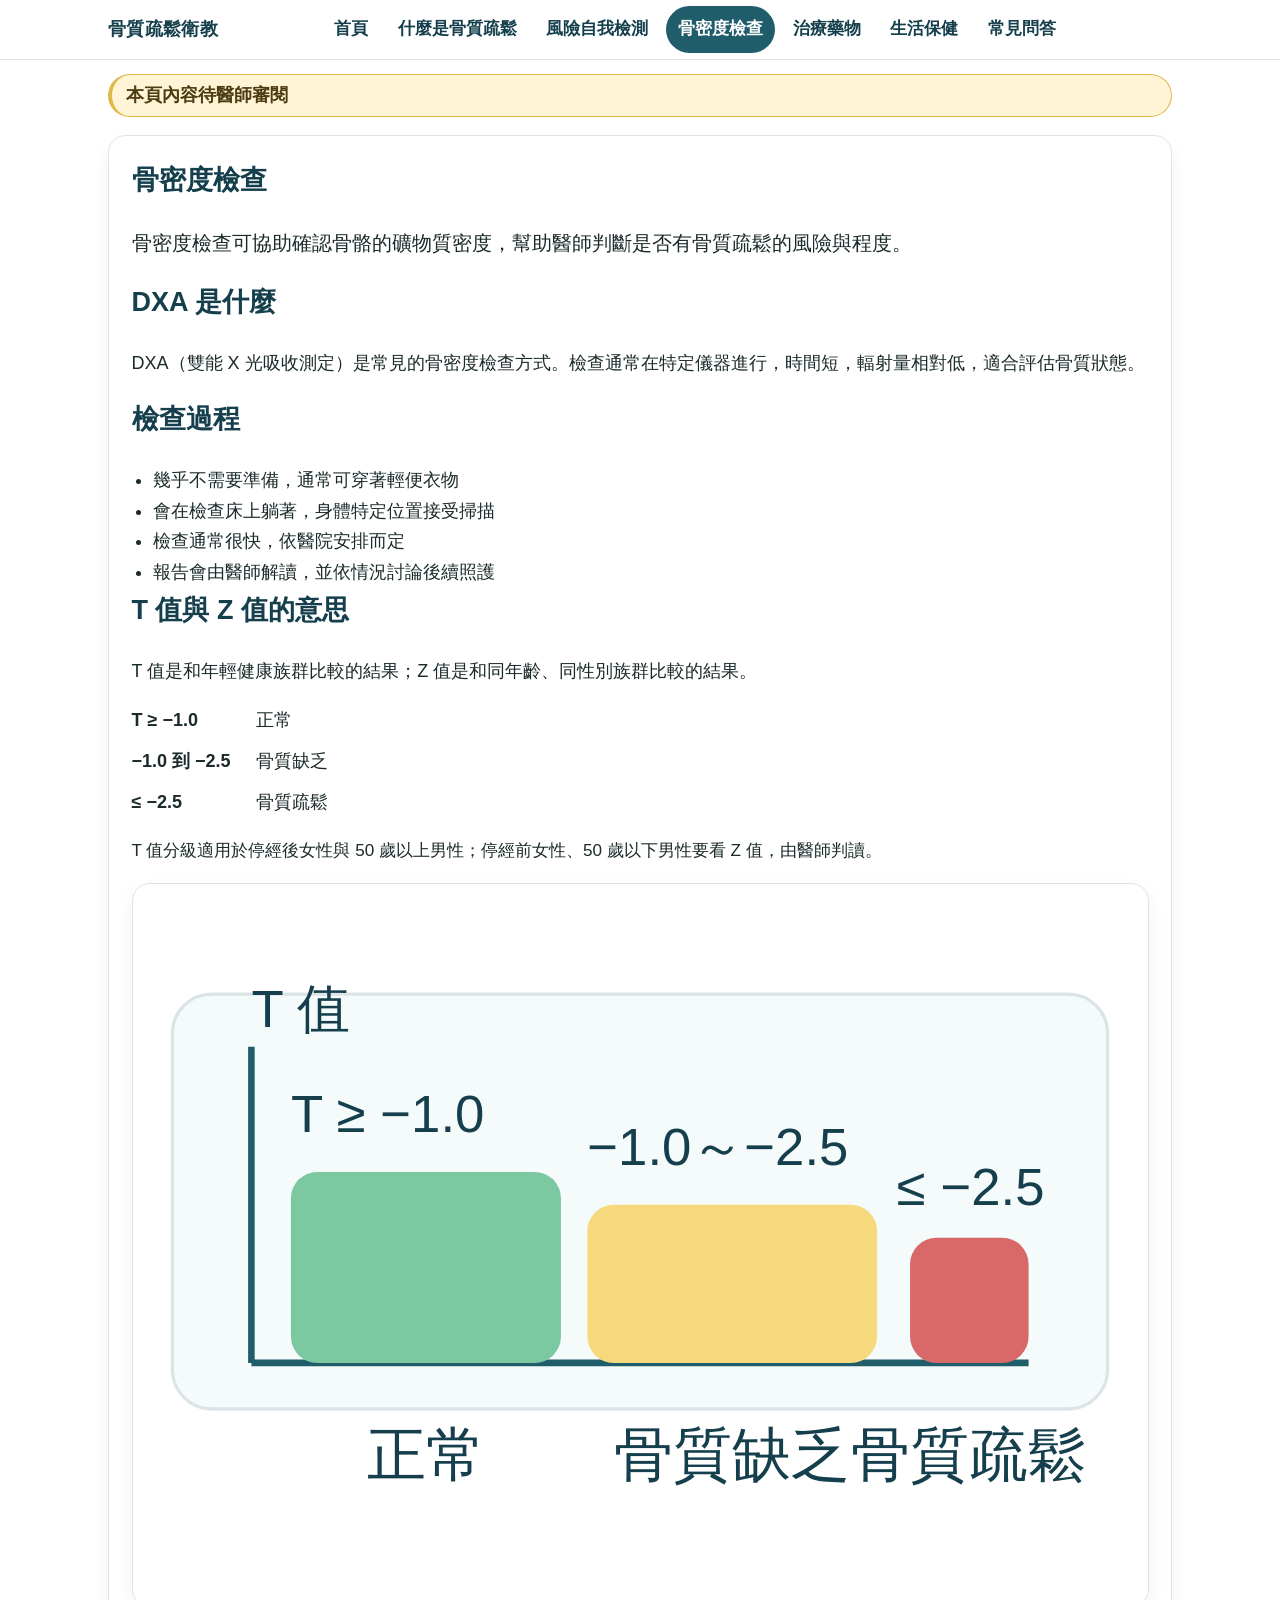
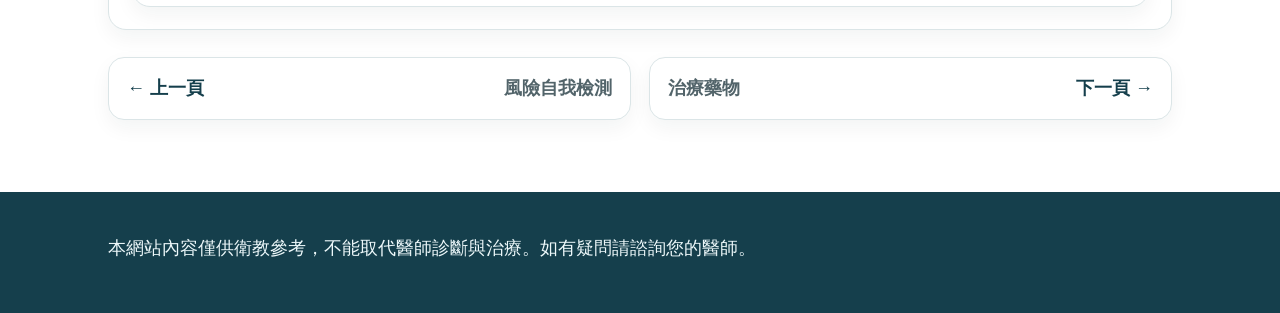
==== commit 3be31bcc: "fix: refine disclosure accessibility markup Co-authored-by: LiYuan1103 <208818848+LiYuan1103@users.n" ====
--- a/bmd.html
+++ b/bmd.html
@@ -24,7 +24,7 @@
         </nav>
         <div class="header-actions">
           <details class="header-disclosure font-disclosure" data-disclosure>
-            <summary class="header-action-button" aria-haspopup="true" aria-expanded="false">字級</summary>
+            <summary class="header-action-button" aria-expanded="false">字級</summary>
             <div class="disclosure-panel toolbar" aria-label="字級調整">
               <button type="button" class="size-button" data-size-button="small" aria-label="小字級" aria-pressed="false">小</button>
               <button type="button" class="size-button active" data-size-button="medium" aria-label="中字級" aria-pressed="true">中</button>
@@ -32,7 +32,7 @@
             </div>
           </details>
           <details class="header-disclosure menu-disclosure" data-disclosure>
-            <summary class="header-action-button" aria-haspopup="true" aria-expanded="false">選單 <span aria-hidden="true">☰</span></summary>
+            <summary class="header-action-button" aria-expanded="false">選單 <span aria-hidden="true">☰</span></summary>
             <nav class="disclosure-panel mobile-nav" aria-label="主導覽">
               <div class="nav-list">
           <a class="nav-link" href="index.html" data-nav-link>首頁</a>
--- a/assets/css/style.css
+++ b/assets/css/style.css
@@ -322,7 +322,7 @@
 .page-intro {
   margin-top: 0.35rem;
   font-size: 1.1rem;
-  color: var(--muted) !important;
+  color: var(--muted);
 }
 
 .button-row,
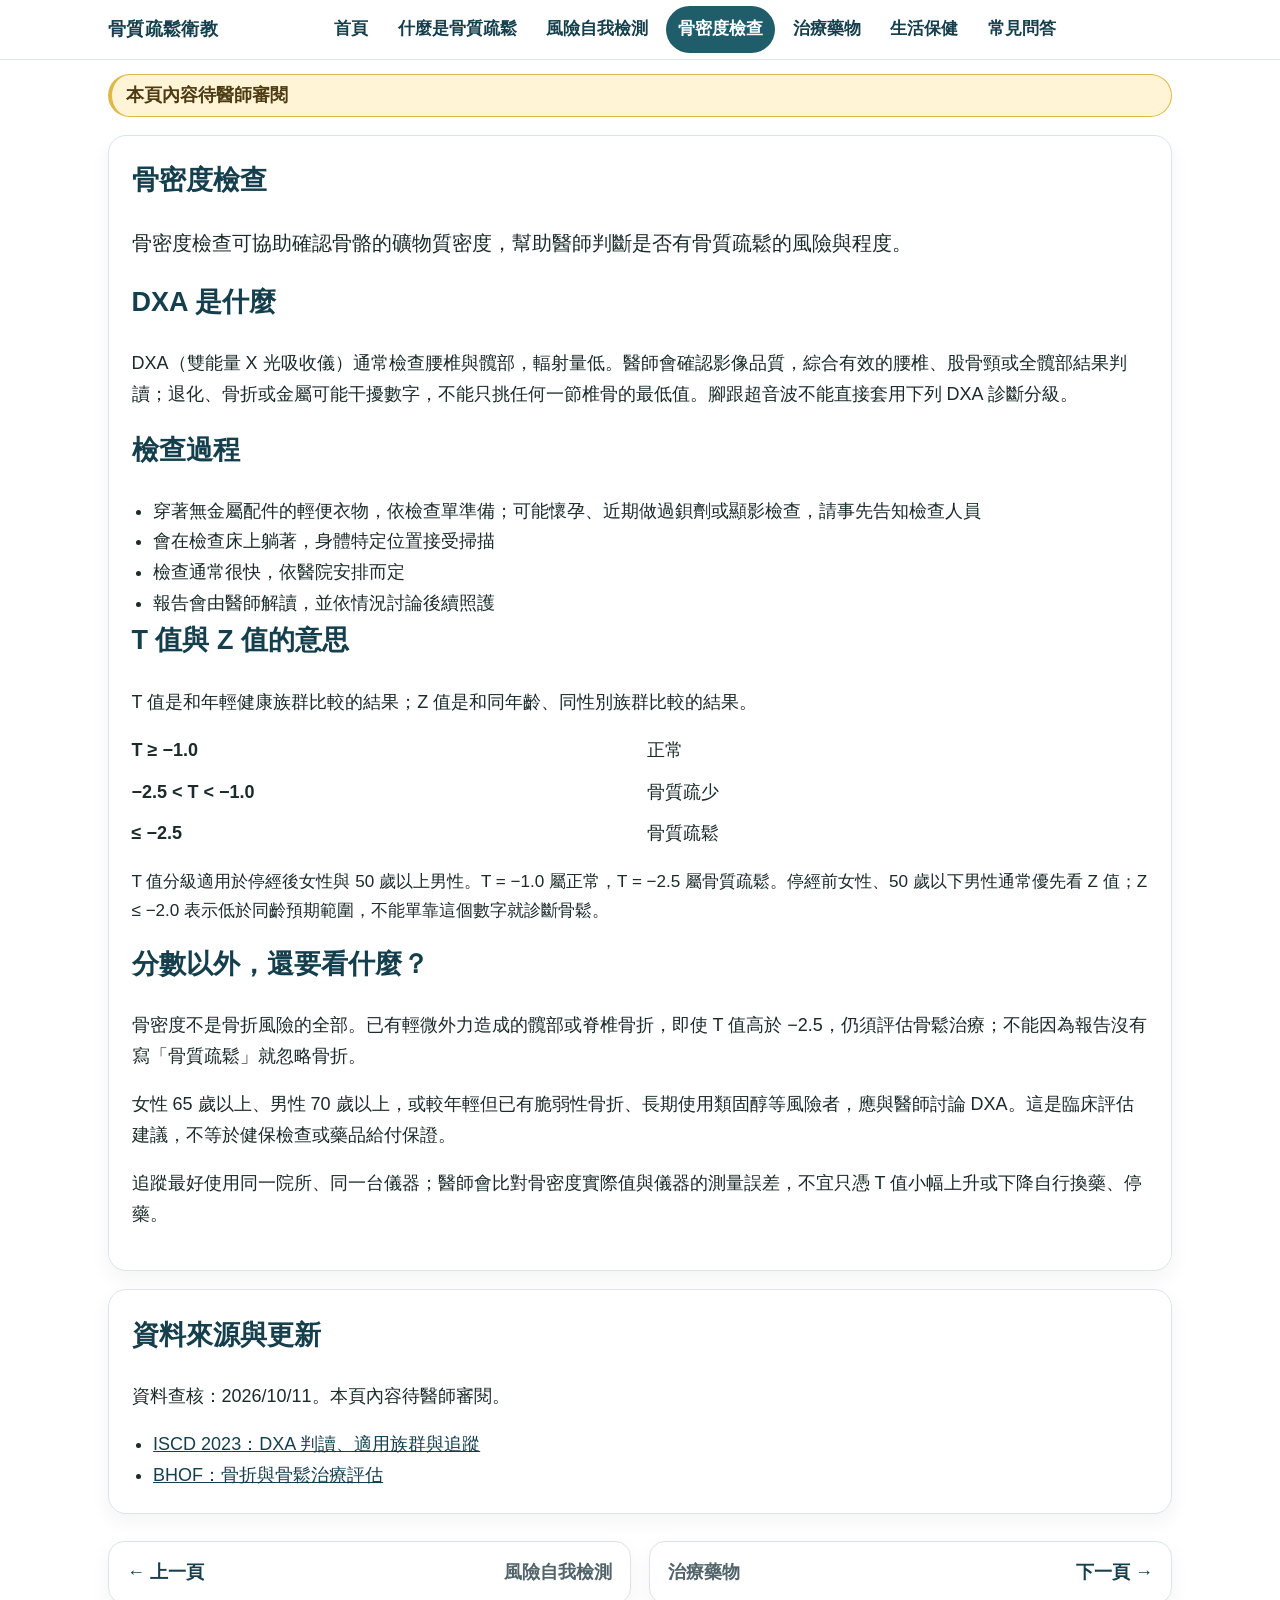
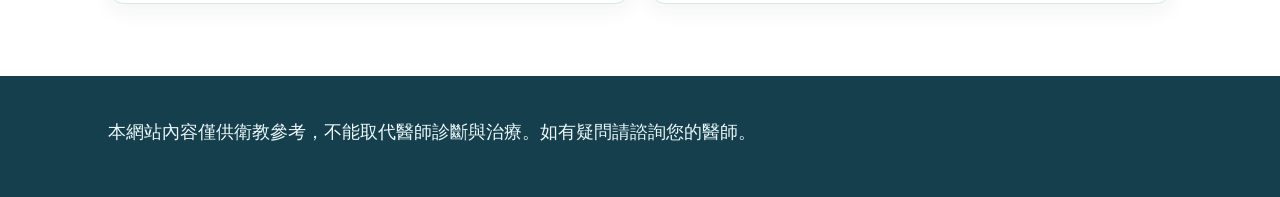
==== commit 8f0fb8db: "fix: clarify osteoporosis education and current Taiwan NHI criteria Keep all clinical review warning" ====
--- a/bmd.html
+++ b/bmd.html
@@ -11,7 +11,7 @@
     <header class="site-header">
       <div class="topbar">
         <a class="brand" href="index.html">骨質疏鬆衛教</a>
-        <nav class="navbar desktop-navbar" aria-label="主導覽">
+        <nav class="navbar desktop-navbar" aria-label="主導覽（桌機）">
           <div class="nav-inner nav-inline">
           <a class="nav-link" href="index.html">首頁</a>
           <a class="nav-link" href="what-is.html">什麼是骨質疏鬆</a>
@@ -33,7 +33,7 @@
           </details>
           <details class="header-disclosure menu-disclosure" data-disclosure>
             <summary class="header-action-button" aria-expanded="false">選單 <span aria-hidden="true">☰</span></summary>
-            <nav class="disclosure-panel mobile-nav" aria-label="主導覽">
+            <nav class="disclosure-panel mobile-nav" aria-label="主導覽（手機）">
               <div class="nav-list">
           <a class="nav-link" href="index.html" data-nav-link>首頁</a>
           <a class="nav-link" href="what-is.html" data-nav-link>什麼是骨質疏鬆</a>
@@ -57,11 +57,11 @@
         <p class="page-intro">骨密度檢查可協助確認骨骼的礦物質密度，幫助醫師判斷是否有骨質疏鬆的風險與程度。</p>
 
         <h2>DXA 是什麼</h2>
-        <p>DXA（雙能 X 光吸收測定）是常見的骨密度檢查方式。檢查通常在特定儀器進行，時間短，輻射量相對低，適合評估骨質狀態。</p>
+        <p>DXA（雙能量 X 光吸收儀）通常檢查腰椎與髖部，輻射量低。醫師會確認影像品質，綜合有效的腰椎、股骨頸或全髖部結果判讀；退化、骨折或金屬可能干擾數字，不能只挑任何一節椎骨的最低值。腳跟超音波不能直接套用下列 DXA 診斷分級。</p>
 
         <h2>檢查過程</h2>
         <ul>
-          <li>幾乎不需要準備，通常可穿著輕便衣物</li>
+          <li>穿著無金屬配件的輕便衣物，依檢查單準備；可能懷孕、近期做過鋇劑或顯影檢查，請事先告知檢查人員</li>
           <li>會在檢查床上躺著，身體特定位置接受掃描</li>
           <li>檢查通常很快，依醫院安排而定</li>
           <li>報告會由醫師解讀，並依情況討論後續照護</li>
@@ -76,35 +76,30 @@
             <span>正常</span>
           </div>
           <div class="range-row">
-            <strong>−1.0 到 −2.5</strong>
-            <span>骨質缺乏</span>
+            <strong>−2.5 &lt; T &lt; −1.0</strong>
+            <span>骨質疏少</span>
           </div>
           <div class="range-row">
             <strong>≤ −2.5</strong>
             <span>骨質疏鬆</span>
           </div>
         </div>
-        <p class="inline-note">T 值分級適用於停經後女性與 50 歲以上男性；停經前女性、50 歲以下男性要看 Z 值，由醫師判讀。</p>
+        <p class="inline-note">T 值分級適用於停經後女性與 50 歲以上男性。T = −1.0 屬正常，T = −2.5 屬骨質疏鬆。停經前女性、50 歲以下男性通常優先看 Z 值；Z ≤ −2.0 表示低於同齡預期範圍，不能單靠這個數字就診斷骨鬆。</p>
 
-        <figure class="chart-card">
-          <svg class="dxa-chart" viewBox="0 0 300 200" role="img" aria-label="骨密度分級示意圖：正常、骨質缺乏、骨質疏鬆">
-            <title>骨密度分級示意圖</title>
-            <rect x="8" y="24" width="284" height="126" fill="#f5fafb" stroke="#dbe5e7" rx="12"/>
-            <line x1="32" y1="136" x2="268" y2="136" stroke="#1f5d6b" stroke-width="2"/>
-            <line x1="32" y1="136" x2="32" y2="40" stroke="#1f5d6b" stroke-width="2"/>
-            <rect x="44" y="78" width="82" height="58" fill="#7cc8a0" rx="8"/>
-            <rect x="134" y="88" width="88" height="48" fill="#f7d97d" rx="8"/>
-            <rect x="232" y="98" width="36" height="38" fill="#d96969" rx="8"/>
-            <text x="85" y="170" text-anchor="middle" fill="#153f4c" font-size="18">正常</text>
-            <text x="178" y="170" text-anchor="middle" fill="#153f4c" font-size="18">骨質缺乏</text>
-            <text x="250" y="170" text-anchor="middle" fill="#153f4c" font-size="18">骨質疏鬆</text>
-            <text x="32" y="34" fill="#153f4c" font-size="16">T 值</text>
-            <text x="44" y="66" fill="#153f4c" font-size="16">T ≥ −1.0</text>
-            <text x="134" y="76" fill="#153f4c" font-size="16">−1.0～−2.5</text>
-            <text x="228" y="88" fill="#153f4c" font-size="16">≤ −2.5</text>
-          </svg>
-        </figure>
+        <h2>分數以外，還要看什麼？</h2>
+        <p>骨密度不是骨折風險的全部。已有輕微外力造成的髖部或脊椎骨折，即使 T 值高於 −2.5，仍須評估骨鬆治療；不能因為報告沒有寫「骨質疏鬆」就忽略骨折。</p>
+        <p>女性 65 歲以上、男性 70 歲以上，或較年輕但已有脆弱性骨折、長期使用類固醇等風險者，應與醫師討論 DXA。這是臨床評估建議，不等於健保檢查或藥品給付保證。</p>
+        <p>追蹤最好使用同一院所、同一台儀器；醫師會比對骨密度實際值與儀器的測量誤差，不宜只憑 T 值小幅上升或下降自行換藥、停藥。</p>
       </article>
+
+      <section class="content-card clinical-sources" aria-label="資料來源">
+        <h2>資料來源與更新</h2>
+        <p>資料查核：2026/10/11。本頁內容待醫師審閱。</p>
+        <ul>
+          <li><a href="https://iscd.org/official-positions-2023/" target="_blank" rel="noopener noreferrer">ISCD 2023：DXA 判讀、適用族群與追蹤</a></li>
+          <li><a href="https://www.bonehealthandosteoporosis.org/wp-content/uploads/BHOF-HBHC_Houston-FINAL.pdf" target="_blank" rel="noopener noreferrer">BHOF：骨折與骨鬆治療評估</a></li>
+        </ul>
+      </section>
 
       <nav class="page-pagination skip-print" aria-label="上下頁導覽">
         <a class="page-nav-button prev" href="self-check.html">← 上一頁<span>風險自我檢測</span></a>
@@ -122,3 +117,4 @@
     <script src="assets/js/font-size.js"></script>
   </body>
 </html>
+
--- a/assets/css/style.css
+++ b/assets/css/style.css
@@ -409,6 +409,7 @@
   background: #fff;
   text-decoration: none;
   box-shadow: 0 4px 12px rgba(17, 35, 42, 0.04);
+  transition: transform 0.15s ease, border-color 0.15s ease;
 }
 
 .quick-link-card:hover,
@@ -589,7 +590,7 @@
 
 .range-row {
   display: grid;
-  grid-template-columns: 110px 1fr;
+  grid-template-columns: minmax(180px, 1fr) 1fr;
   gap: 0.8rem;
   align-items: center;
 }
@@ -782,3 +783,21 @@
     text-decoration: none;
   }
 }
+
+
+/* Keep clinical scope choices and source links readable on narrow screens. */
+.field select {
+  width: 100%;
+  min-width: 0;
+  min-height: 44px;
+  padding: 0.6rem;
+}
+.clinical-sources {
+  margin-top: 1rem;
+  overflow-wrap: anywhere;
+}
+@media print {
+  .review-pending { display: block !important; }
+  h2, h3, summary { break-after: avoid; }
+  .range-row { break-inside: avoid; }
+}
